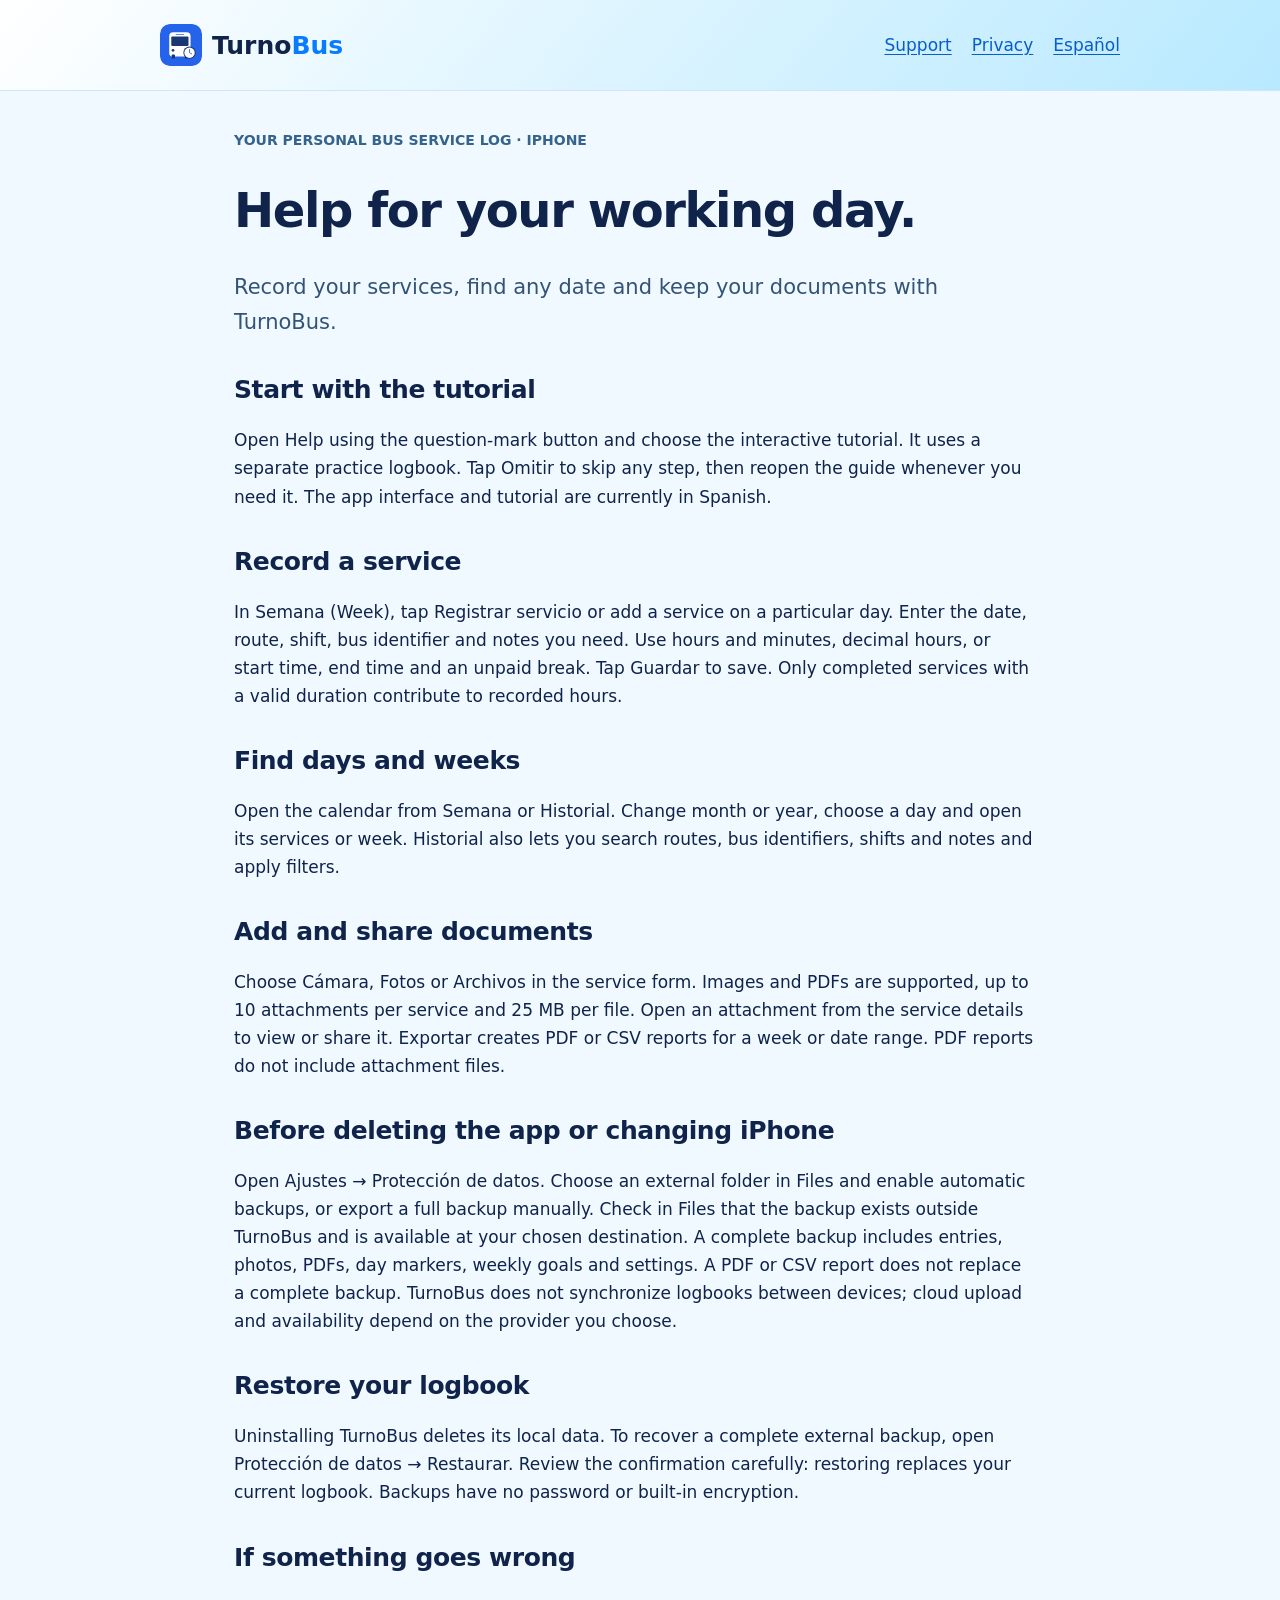
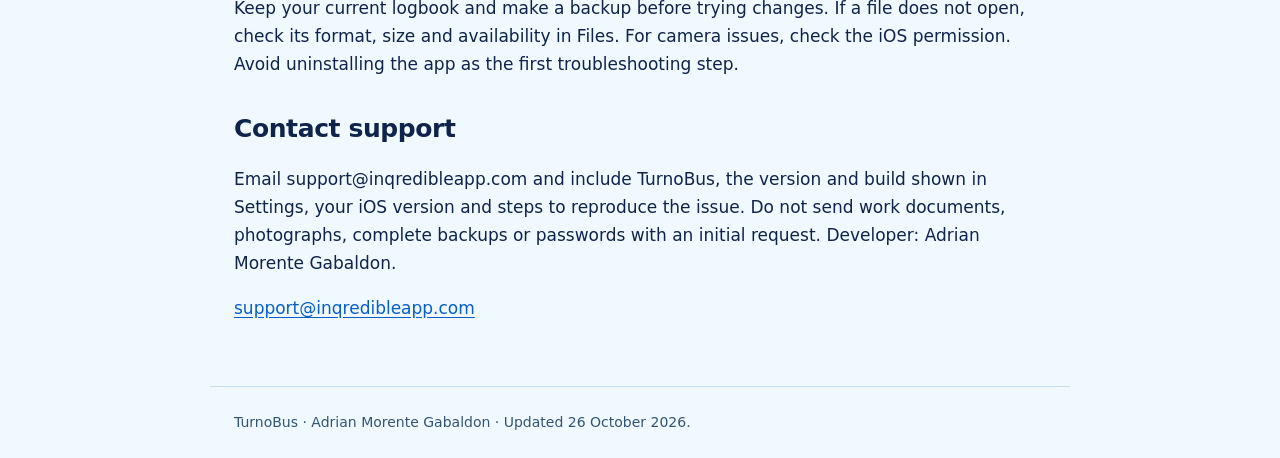
==== turnobus/en/support.html @ 30cb7556 "Add English TurnoBus support and privacy pages" ====
<!doctype html><html lang="en"><head><meta charset="utf-8"><meta name="viewport" content="width=device-width,initial-scale=1"><title>Help for your working day. · TurnoBus</title><link rel="canonical" href="https://inqredibleapp.com/turnobus/en/support.html"><link rel="stylesheet" href="../styles.css"><link rel="icon" href="../icon.svg" type="image/svg+xml"></head><body><header><nav aria-label="Navigation"><a class="brand" href="support.html"><img src="../icon.svg" alt=""><b>Turno<span>Bus</span></b></a><a href="support.html">Support</a><a href="privacy.html">Privacy</a><a href="../es/soporte.html" lang="es">Español</a></nav></header><main><p class="eyebrow">YOUR PERSONAL BUS SERVICE LOG · IPHONE</p><h1>Help for your working day.</h1><p class="lead">Record your services, find any date and keep your documents with TurnoBus.</p><h2>Start with the tutorial</h2><p>Open Help using the question-mark button and choose the interactive tutorial. It uses a separate practice logbook. Tap Omitir to skip any step, then reopen the guide whenever you need it. The app interface and tutorial are currently in Spanish.</p><h2>Record a service</h2><p>In Semana (Week), tap Registrar servicio or add a service on a particular day. Enter the date, route, shift, bus identifier and notes you need. Use hours and minutes, decimal hours, or start time, end time and an unpaid break. Tap Guardar to save. Only completed services with a valid duration contribute to recorded hours.</p><h2>Find days and weeks</h2><p>Open the calendar from Semana or Historial. Change month or year, choose a day and open its services or week. Historial also lets you search routes, bus identifiers, shifts and notes and apply filters.</p><h2>Add and share documents</h2><p>Choose Cámara, Fotos or Archivos in the service form. Images and PDFs are supported, up to 10 attachments per service and 25 MB per file. Open an attachment from the service details to view or share it. Exportar creates PDF or CSV reports for a week or date range. PDF reports do not include attachment files.</p><h2>Before deleting the app or changing iPhone</h2><p>Open Ajustes → Protección de datos. Choose an external folder in Files and enable automatic backups, or export a full backup manually. Check in Files that the backup exists outside TurnoBus and is available at your chosen destination. A complete backup includes entries, photos, PDFs, day markers, weekly goals and settings. A PDF or CSV report does not replace a complete backup. TurnoBus does not synchronize logbooks between devices; cloud upload and availability depend on the provider you choose.</p><h2>Restore your logbook</h2><p>Uninstalling TurnoBus deletes its local data. To recover a complete external backup, open Protección de datos → Restaurar. Review the confirmation carefully: restoring replaces your current logbook. Backups have no password or built-in encryption.</p><h2>If something goes wrong</h2><p>Keep your current logbook and make a backup before trying changes. If a file does not open, check its format, size and availability in Files. For camera issues, check the iOS permission. Avoid uninstalling the app as the first troubleshooting step.</p><h2>Contact support</h2><p>Email support@inqredibleapp.com and include TurnoBus, the version and build shown in Settings, your iOS version and steps to reproduce the issue. Do not send work documents, photographs, complete backups or passwords with an initial request. Developer: Adrian Morente Gabaldon.</p><p><a href="mailto:support@inqredibleapp.com?subject=TurnoBus">support@inqredibleapp.com</a></p></main><footer>TurnoBus · Adrian Morente Gabaldon · Updated 26 October 2026.</footer></body></html>
---- turnobus/styles.css ----
*{box-sizing:border-box}body{margin:0;color:#10234b;background:#eff9ff;font:17px/1.65 system-ui,-apple-system,sans-serif}a{color:#075ecb;text-underline-offset:3px}header{background:linear-gradient(130deg,#fff,#b8e9ff);border-bottom:1px solid #d0e5f7;padding:24px max(24px,calc((100vw - 960px)/2))}nav{display:flex;gap:20px;align-items:center;flex-wrap:wrap}.brand{font-size:25px;line-height:1;font-weight:800;text-decoration:none;color:#10234b;margin-right:auto;display:flex;align-items:center;gap:10px}.brand img{width:42px;height:42px;border-radius:10px}.brand span{color:#087bff}main{max-width:860px;margin:38px auto 64px;padding:0 24px}h1{font-size:clamp(34px,6vw,48px);line-height:1.12;letter-spacing:-1.4px}h2{font-size:25px;line-height:1.25;margin-top:35px;letter-spacing:-.4px}p,li{max-width:74ch}.lead{font-size:21px;color:#345476}.note,.contact{padding:20px 24px;border:1px solid #c4dcf6;border-radius:16px;background:white;margin:24px 0}.eyebrow{font-size:14px;font-weight:700;color:#35638b}.button{display:inline-block;background:#076deb;color:white;border-radius:12px;padding:10px 18px;text-decoration:none;font-weight:650}footer{max-width:860px;margin:0 auto;padding:24px;border-top:1px solid #c6dcef;color:#345476;font-size:14px}a:focus-visible{outline:3px solid #fbbf24;outline-offset:4px}@media(prefers-color-scheme:dark){body{background:#07172e;color:#edf7ff}header{background:linear-gradient(130deg,#102549,#103e70);border-color:#27466b}.brand{color:#fff}.brand span{color:#78dbff}a{color:#8bd9ff}.lead,.eyebrow,footer{color:#bdd6ef}.note,.contact{background:#102849;border-color:#315475}footer{border-color:#315475}}
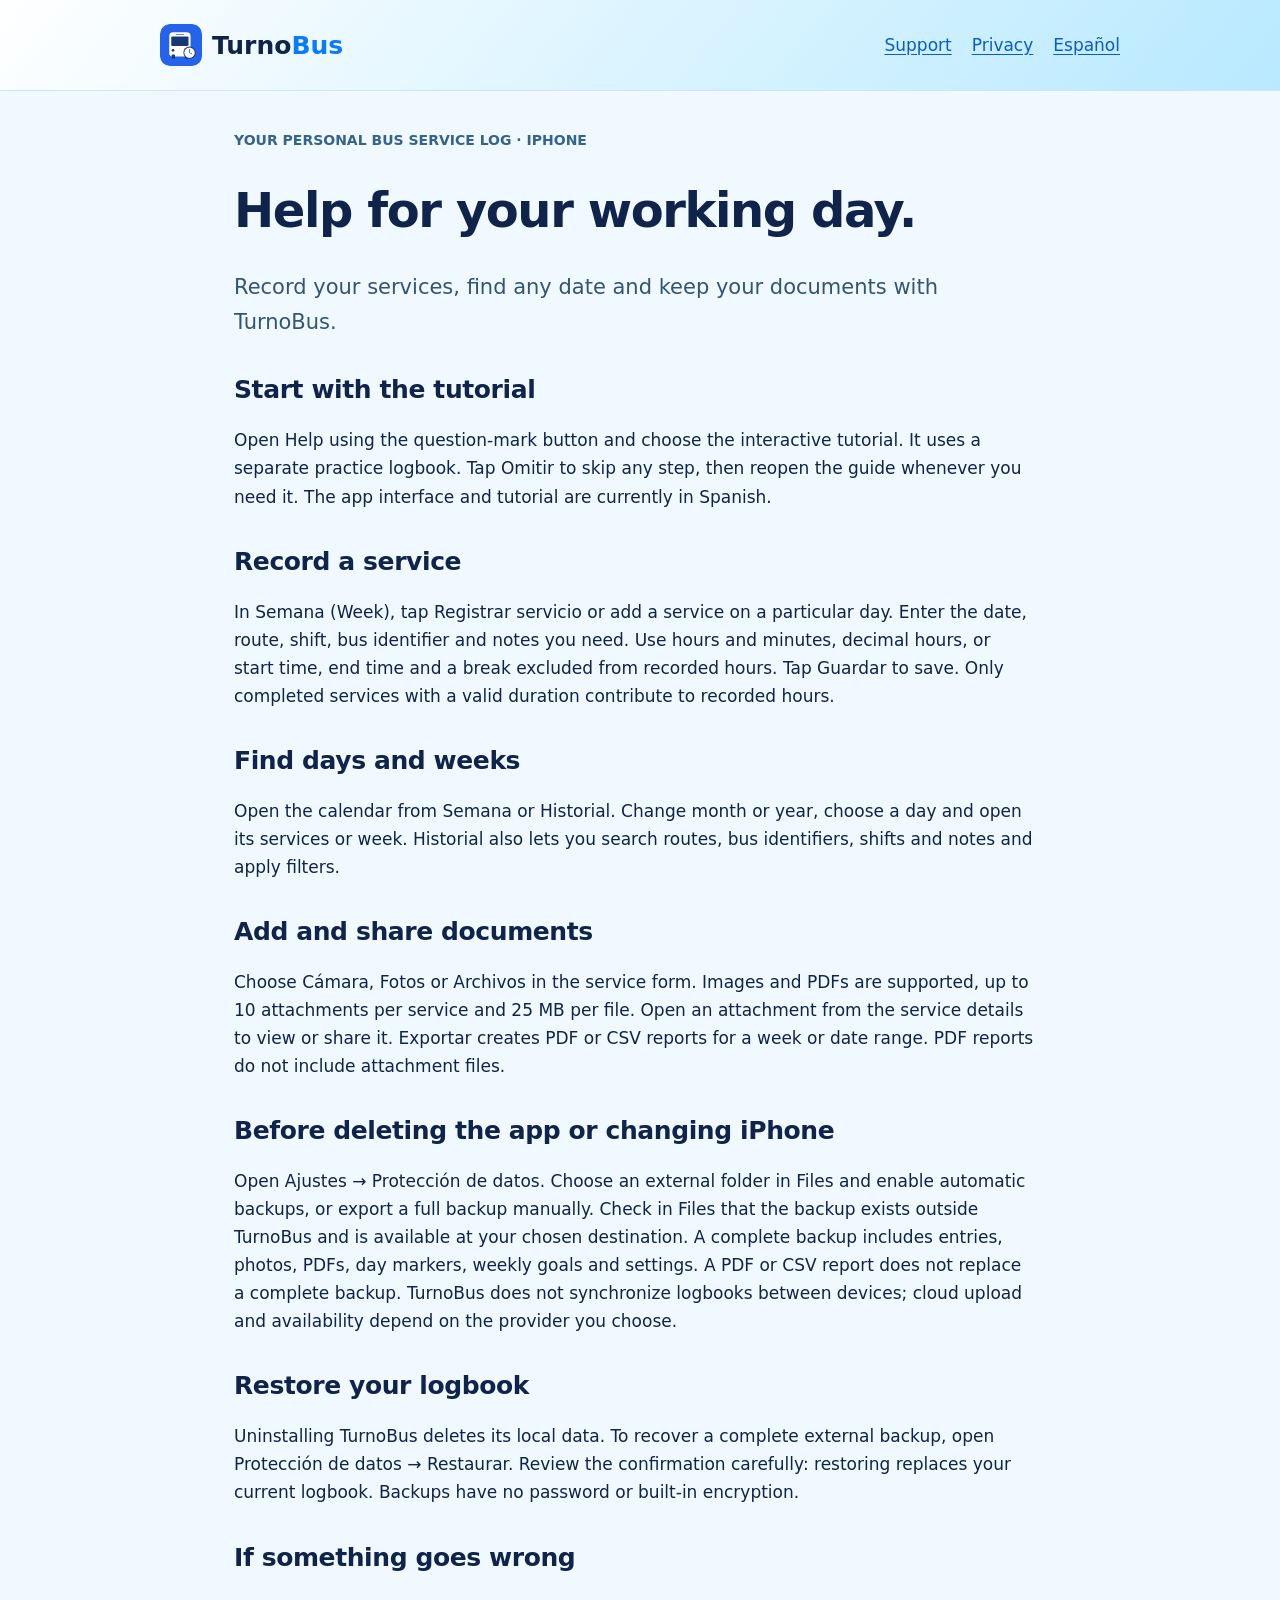
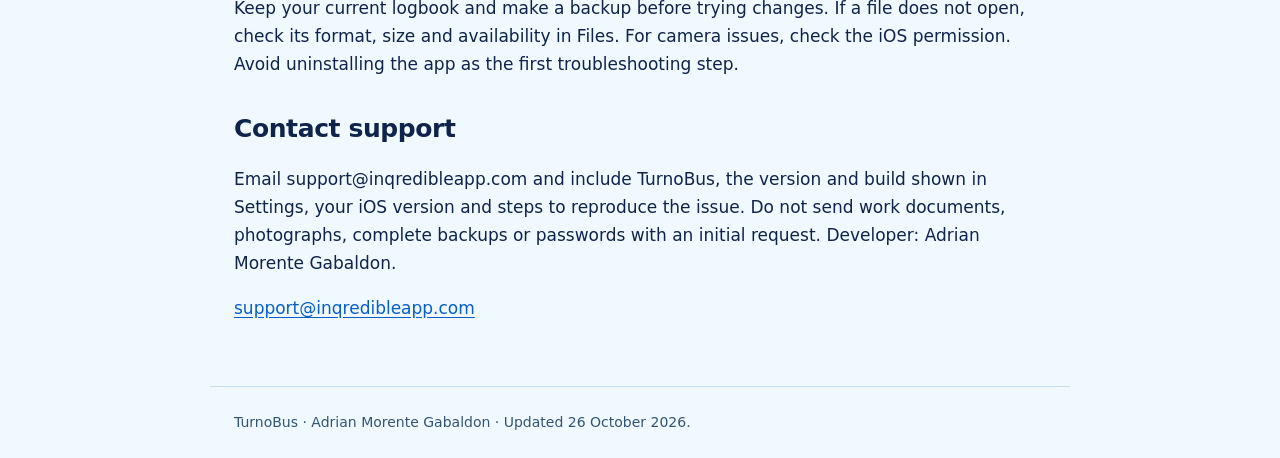
==== commit 70ff644a: "Clarify non-counted breaks in TurnoBus English help" ====
--- a/turnobus/en/support.html
+++ b/turnobus/en/support.html
@@ -1 +1 @@
-<!doctype html><html lang="en"><head><meta charset="utf-8"><meta name="viewport" content="width=device-width,initial-scale=1"><title>Help for your working day. · TurnoBus</title><link rel="canonical" href="https://inqredibleapp.com/turnobus/en/support.html"><link rel="stylesheet" href="../styles.css"><link rel="icon" href="../icon.svg" type="image/svg+xml"></head><body><header><nav aria-label="Navigation"><a class="brand" href="support.html"><img src="../icon.svg" alt=""><b>Turno<span>Bus</span></b></a><a href="support.html">Support</a><a href="privacy.html">Privacy</a><a href="../es/soporte.html" lang="es">Español</a></nav></header><main><p class="eyebrow">YOUR PERSONAL BUS SERVICE LOG · IPHONE</p><h1>Help for your working day.</h1><p class="lead">Record your services, find any date and keep your documents with TurnoBus.</p><h2>Start with the tutorial</h2><p>Open Help using the question-mark button and choose the interactive tutorial. It uses a separate practice logbook. Tap Omitir to skip any step, then reopen the guide whenever you need it. The app interface and tutorial are currently in Spanish.</p><h2>Record a service</h2><p>In Semana (Week), tap Registrar servicio or add a service on a particular day. Enter the date, route, shift, bus identifier and notes you need. Use hours and minutes, decimal hours, or start time, end time and an unpaid break. Tap Guardar to save. Only completed services with a valid duration contribute to recorded hours.</p><h2>Find days and weeks</h2><p>Open the calendar from Semana or Historial. Change month or year, choose a day and open its services or week. Historial also lets you search routes, bus identifiers, shifts and notes and apply filters.</p><h2>Add and share documents</h2><p>Choose Cámara, Fotos or Archivos in the service form. Images and PDFs are supported, up to 10 attachments per service and 25 MB per file. Open an attachment from the service details to view or share it. Exportar creates PDF or CSV reports for a week or date range. PDF reports do not include attachment files.</p><h2>Before deleting the app or changing iPhone</h2><p>Open Ajustes → Protección de datos. Choose an external folder in Files and enable automatic backups, or export a full backup manually. Check in Files that the backup exists outside TurnoBus and is available at your chosen destination. A complete backup includes entries, photos, PDFs, day markers, weekly goals and settings. A PDF or CSV report does not replace a complete backup. TurnoBus does not synchronize logbooks between devices; cloud upload and availability depend on the provider you choose.</p><h2>Restore your logbook</h2><p>Uninstalling TurnoBus deletes its local data. To recover a complete external backup, open Protección de datos → Restaurar. Review the confirmation carefully: restoring replaces your current logbook. Backups have no password or built-in encryption.</p><h2>If something goes wrong</h2><p>Keep your current logbook and make a backup before trying changes. If a file does not open, check its format, size and availability in Files. For camera issues, check the iOS permission. Avoid uninstalling the app as the first troubleshooting step.</p><h2>Contact support</h2><p>Email support@inqredibleapp.com and include TurnoBus, the version and build shown in Settings, your iOS version and steps to reproduce the issue. Do not send work documents, photographs, complete backups or passwords with an initial request. Developer: Adrian Morente Gabaldon.</p><p><a href="mailto:support@inqredibleapp.com?subject=TurnoBus">support@inqredibleapp.com</a></p></main><footer>TurnoBus · Adrian Morente Gabaldon · Updated 26 October 2026.</footer></body></html>+<!doctype html><html lang="en"><head><meta charset="utf-8"><meta name="viewport" content="width=device-width,initial-scale=1"><title>Help for your working day. · TurnoBus</title><link rel="canonical" href="https://inqredibleapp.com/turnobus/en/support.html"><link rel="stylesheet" href="../styles.css"><link rel="icon" href="../icon.svg" type="image/svg+xml"></head><body><header><nav aria-label="Navigation"><a class="brand" href="support.html"><img src="../icon.svg" alt=""><b>Turno<span>Bus</span></b></a><a href="support.html">Support</a><a href="privacy.html">Privacy</a><a href="../es/soporte.html" lang="es">Español</a></nav></header><main><p class="eyebrow">YOUR PERSONAL BUS SERVICE LOG · IPHONE</p><h1>Help for your working day.</h1><p class="lead">Record your services, find any date and keep your documents with TurnoBus.</p><h2>Start with the tutorial</h2><p>Open Help using the question-mark button and choose the interactive tutorial. It uses a separate practice logbook. Tap Omitir to skip any step, then reopen the guide whenever you need it. The app interface and tutorial are currently in Spanish.</p><h2>Record a service</h2><p>In Semana (Week), tap Registrar servicio or add a service on a particular day. Enter the date, route, shift, bus identifier and notes you need. Use hours and minutes, decimal hours, or start time, end time and a break excluded from recorded hours. Tap Guardar to save. Only completed services with a valid duration contribute to recorded hours.</p><h2>Find days and weeks</h2><p>Open the calendar from Semana or Historial. Change month or year, choose a day and open its services or week. Historial also lets you search routes, bus identifiers, shifts and notes and apply filters.</p><h2>Add and share documents</h2><p>Choose Cámara, Fotos or Archivos in the service form. Images and PDFs are supported, up to 10 attachments per service and 25 MB per file. Open an attachment from the service details to view or share it. Exportar creates PDF or CSV reports for a week or date range. PDF reports do not include attachment files.</p><h2>Before deleting the app or changing iPhone</h2><p>Open Ajustes → Protección de datos. Choose an external folder in Files and enable automatic backups, or export a full backup manually. Check in Files that the backup exists outside TurnoBus and is available at your chosen destination. A complete backup includes entries, photos, PDFs, day markers, weekly goals and settings. A PDF or CSV report does not replace a complete backup. TurnoBus does not synchronize logbooks between devices; cloud upload and availability depend on the provider you choose.</p><h2>Restore your logbook</h2><p>Uninstalling TurnoBus deletes its local data. To recover a complete external backup, open Protección de datos → Restaurar. Review the confirmation carefully: restoring replaces your current logbook. Backups have no password or built-in encryption.</p><h2>If something goes wrong</h2><p>Keep your current logbook and make a backup before trying changes. If a file does not open, check its format, size and availability in Files. For camera issues, check the iOS permission. Avoid uninstalling the app as the first troubleshooting step.</p><h2>Contact support</h2><p>Email support@inqredibleapp.com and include TurnoBus, the version and build shown in Settings, your iOS version and steps to reproduce the issue. Do not send work documents, photographs, complete backups or passwords with an initial request. Developer: Adrian Morente Gabaldon.</p><p><a href="mailto:support@inqredibleapp.com?subject=TurnoBus">support@inqredibleapp.com</a></p></main><footer>TurnoBus · Adrian Morente Gabaldon · Updated 26 October 2026.</footer></body></html>
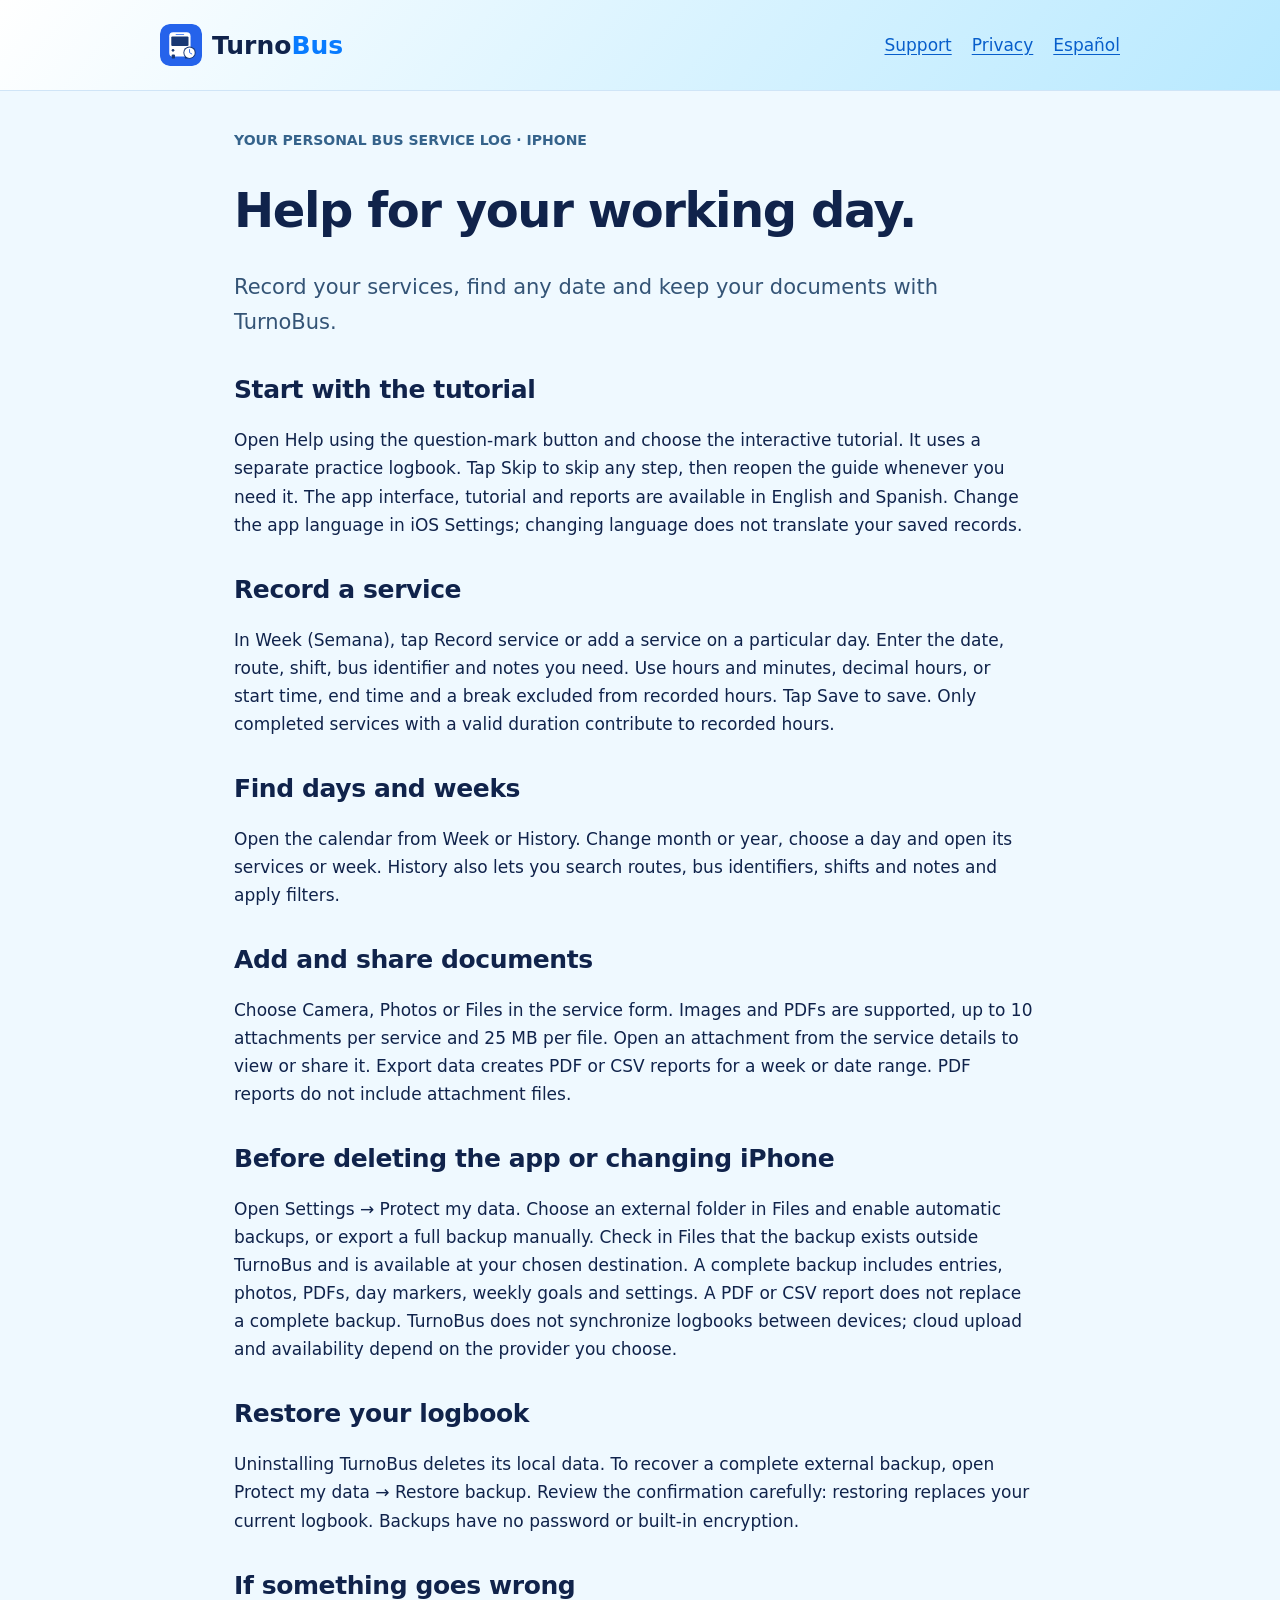
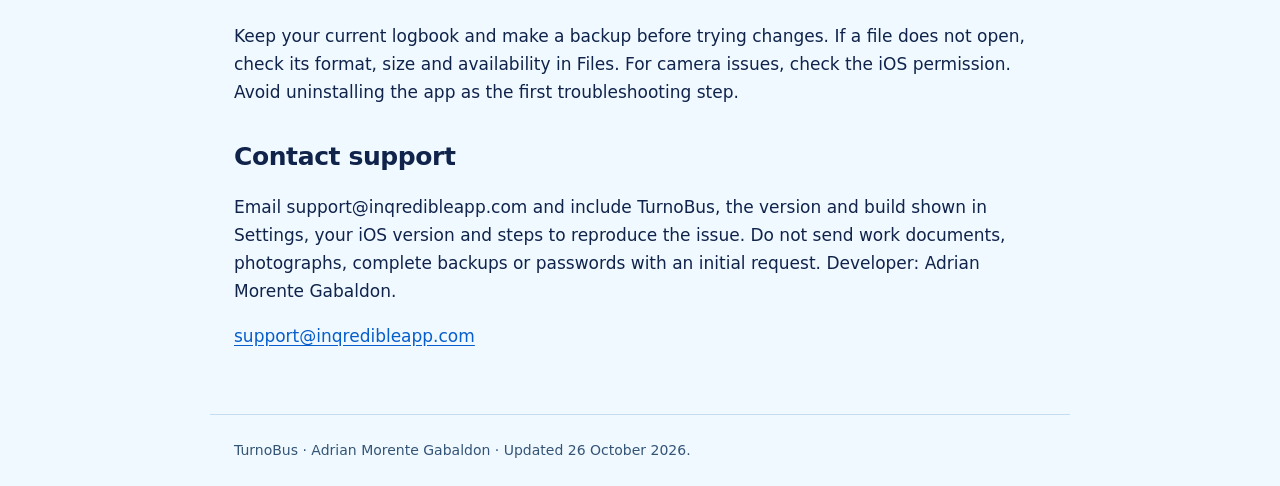
==== commit 56658247: "Update English help for bilingual TurnoBus build 4" ====
--- a/turnobus/en/support.html
+++ b/turnobus/en/support.html
@@ -1 +1 @@
-<!doctype html><html lang="en"><head><meta charset="utf-8"><meta name="viewport" content="width=device-width,initial-scale=1"><title>Help for your working day. · TurnoBus</title><link rel="canonical" href="https://inqredibleapp.com/turnobus/en/support.html"><link rel="stylesheet" href="../styles.css"><link rel="icon" href="../icon.svg" type="image/svg+xml"></head><body><header><nav aria-label="Navigation"><a class="brand" href="support.html"><img src="../icon.svg" alt=""><b>Turno<span>Bus</span></b></a><a href="support.html">Support</a><a href="privacy.html">Privacy</a><a href="../es/soporte.html" lang="es">Español</a></nav></header><main><p class="eyebrow">YOUR PERSONAL BUS SERVICE LOG · IPHONE</p><h1>Help for your working day.</h1><p class="lead">Record your services, find any date and keep your documents with TurnoBus.</p><h2>Start with the tutorial</h2><p>Open Help using the question-mark button and choose the interactive tutorial. It uses a separate practice logbook. Tap Omitir to skip any step, then reopen the guide whenever you need it. The app interface and tutorial are currently in Spanish.</p><h2>Record a service</h2><p>In Semana (Week), tap Registrar servicio or add a service on a particular day. Enter the date, route, shift, bus identifier and notes you need. Use hours and minutes, decimal hours, or start time, end time and a break excluded from recorded hours. Tap Guardar to save. Only completed services with a valid duration contribute to recorded hours.</p><h2>Find days and weeks</h2><p>Open the calendar from Semana or Historial. Change month or year, choose a day and open its services or week. Historial also lets you search routes, bus identifiers, shifts and notes and apply filters.</p><h2>Add and share documents</h2><p>Choose Cámara, Fotos or Archivos in the service form. Images and PDFs are supported, up to 10 attachments per service and 25 MB per file. Open an attachment from the service details to view or share it. Exportar creates PDF or CSV reports for a week or date range. PDF reports do not include attachment files.</p><h2>Before deleting the app or changing iPhone</h2><p>Open Ajustes → Protección de datos. Choose an external folder in Files and enable automatic backups, or export a full backup manually. Check in Files that the backup exists outside TurnoBus and is available at your chosen destination. A complete backup includes entries, photos, PDFs, day markers, weekly goals and settings. A PDF or CSV report does not replace a complete backup. TurnoBus does not synchronize logbooks between devices; cloud upload and availability depend on the provider you choose.</p><h2>Restore your logbook</h2><p>Uninstalling TurnoBus deletes its local data. To recover a complete external backup, open Protección de datos → Restaurar. Review the confirmation carefully: restoring replaces your current logbook. Backups have no password or built-in encryption.</p><h2>If something goes wrong</h2><p>Keep your current logbook and make a backup before trying changes. If a file does not open, check its format, size and availability in Files. For camera issues, check the iOS permission. Avoid uninstalling the app as the first troubleshooting step.</p><h2>Contact support</h2><p>Email support@inqredibleapp.com and include TurnoBus, the version and build shown in Settings, your iOS version and steps to reproduce the issue. Do not send work documents, photographs, complete backups or passwords with an initial request. Developer: Adrian Morente Gabaldon.</p><p><a href="mailto:support@inqredibleapp.com?subject=TurnoBus">support@inqredibleapp.com</a></p></main><footer>TurnoBus · Adrian Morente Gabaldon · Updated 26 October 2026.</footer></body></html>+<!doctype html><html lang="en"><head><meta charset="utf-8"><meta name="viewport" content="width=device-width,initial-scale=1"><title>Help for your working day. · TurnoBus</title><link rel="canonical" href="https://inqredibleapp.com/turnobus/en/support.html"><link rel="stylesheet" href="../styles.css"><link rel="icon" href="../icon.svg" type="image/svg+xml"></head><body><header><nav aria-label="Navigation"><a class="brand" href="support.html"><img src="../icon.svg" alt=""><b>Turno<span>Bus</span></b></a><a href="support.html">Support</a><a href="privacy.html">Privacy</a><a href="../es/soporte.html" lang="es">Español</a></nav></header><main><p class="eyebrow">YOUR PERSONAL BUS SERVICE LOG · IPHONE</p><h1>Help for your working day.</h1><p class="lead">Record your services, find any date and keep your documents with TurnoBus.</p><h2>Start with the tutorial</h2><p>Open Help using the question-mark button and choose the interactive tutorial. It uses a separate practice logbook. Tap Skip to skip any step, then reopen the guide whenever you need it. The app interface, tutorial and reports are available in English and Spanish. Change the app language in iOS Settings; changing language does not translate your saved records.</p><h2>Record a service</h2><p>In Week (Semana), tap Record service or add a service on a particular day. Enter the date, route, shift, bus identifier and notes you need. Use hours and minutes, decimal hours, or start time, end time and a break excluded from recorded hours. Tap Save to save. Only completed services with a valid duration contribute to recorded hours.</p><h2>Find days and weeks</h2><p>Open the calendar from Week or History. Change month or year, choose a day and open its services or week. History also lets you search routes, bus identifiers, shifts and notes and apply filters.</p><h2>Add and share documents</h2><p>Choose Camera, Photos or Files in the service form. Images and PDFs are supported, up to 10 attachments per service and 25 MB per file. Open an attachment from the service details to view or share it. Export data creates PDF or CSV reports for a week or date range. PDF reports do not include attachment files.</p><h2>Before deleting the app or changing iPhone</h2><p>Open Settings → Protect my data. Choose an external folder in Files and enable automatic backups, or export a full backup manually. Check in Files that the backup exists outside TurnoBus and is available at your chosen destination. A complete backup includes entries, photos, PDFs, day markers, weekly goals and settings. A PDF or CSV report does not replace a complete backup. TurnoBus does not synchronize logbooks between devices; cloud upload and availability depend on the provider you choose.</p><h2>Restore your logbook</h2><p>Uninstalling TurnoBus deletes its local data. To recover a complete external backup, open Protect my data → Restore backup. Review the confirmation carefully: restoring replaces your current logbook. Backups have no password or built-in encryption.</p><h2>If something goes wrong</h2><p>Keep your current logbook and make a backup before trying changes. If a file does not open, check its format, size and availability in Files. For camera issues, check the iOS permission. Avoid uninstalling the app as the first troubleshooting step.</p><h2>Contact support</h2><p>Email support@inqredibleapp.com and include TurnoBus, the version and build shown in Settings, your iOS version and steps to reproduce the issue. Do not send work documents, photographs, complete backups or passwords with an initial request. Developer: Adrian Morente Gabaldon.</p><p><a href="mailto:support@inqredibleapp.com?subject=TurnoBus">support@inqredibleapp.com</a></p></main><footer>TurnoBus · Adrian Morente Gabaldon · Updated 26 October 2026.</footer></body></html>
